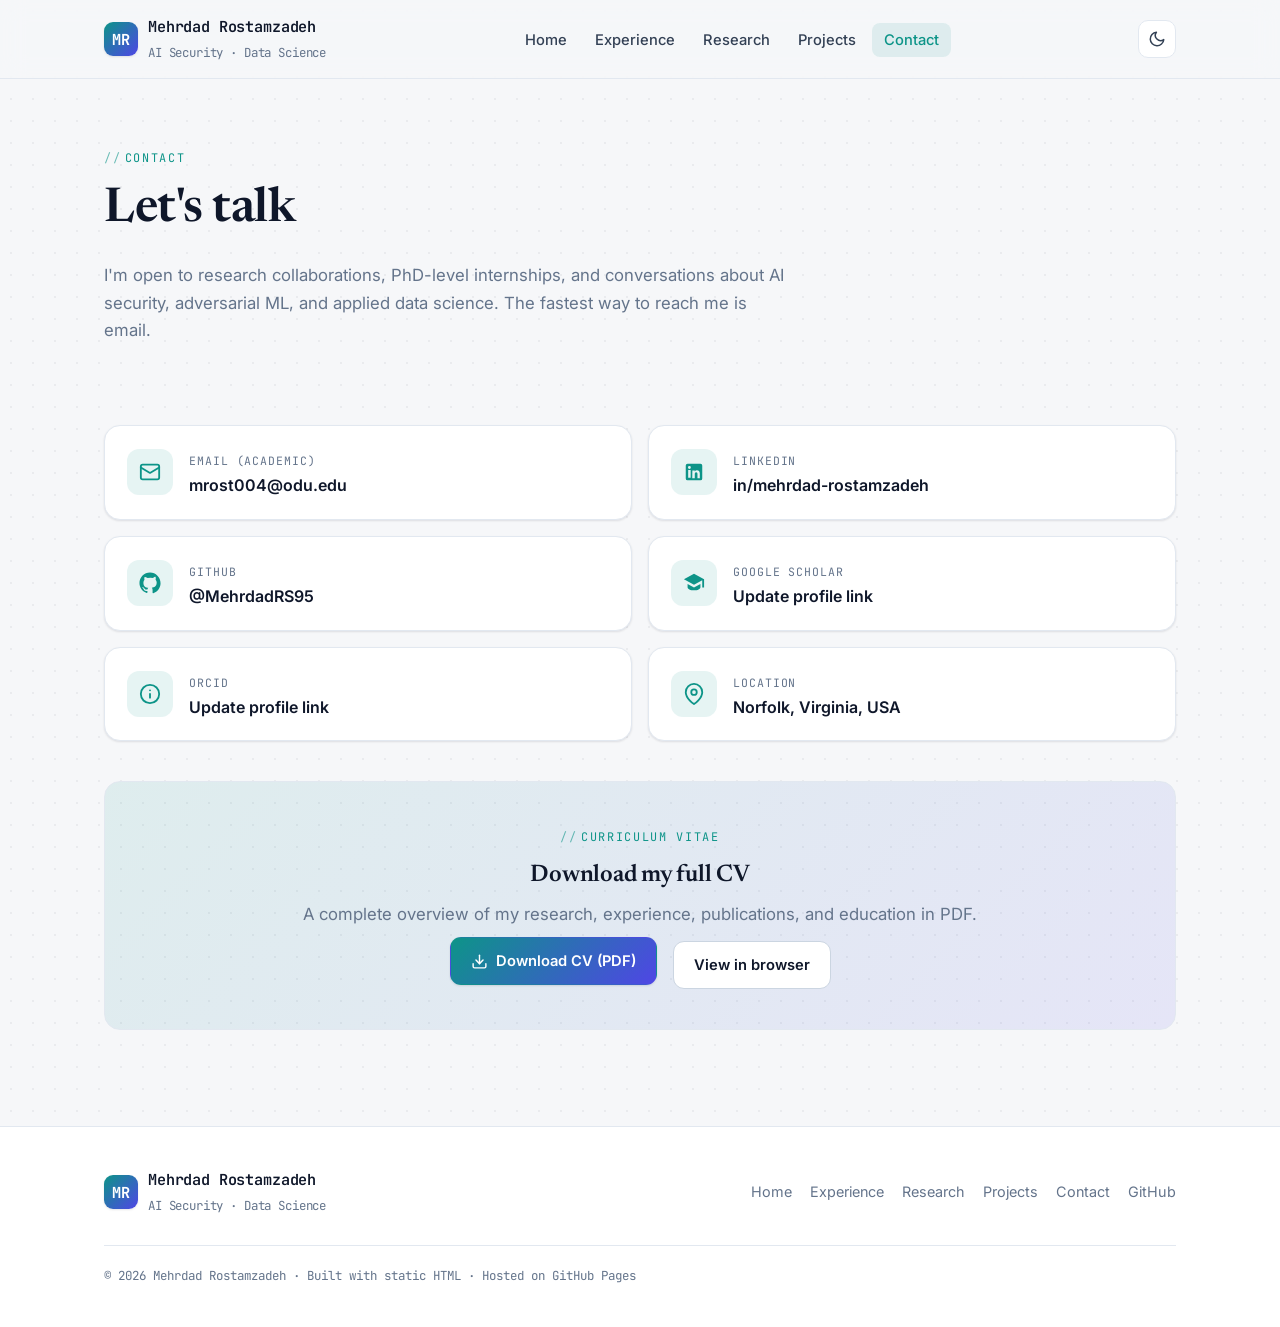
==== contact.html @ 30894b10 "Add files via upload" ====
<!DOCTYPE html>
<html lang="en" data-theme="light">
<head>
  <meta charset="UTF-8" />
  <meta name="viewport" content="width=device-width, initial-scale=1.0" />
  <title>Contact — Mehrdad Rostamzadeh</title>
  <meta name="description" content="Get in touch with Mehrdad Rostamzadeh — AI security researcher and data scientist at Old Dominion University. Email, LinkedIn, GitHub, and CV download." />
  <link rel="icon" href="data:image/svg+xml,<svg xmlns='http://www.w3.org/2000/svg' viewBox='0 0 100 100'><text y='.9em' font-size='90'>🛡️</text></svg>" />
  <link rel="preconnect" href="https://fonts.googleapis.com" />
  <link rel="preconnect" href="https://fonts.gstatic.com" crossorigin />
  <link href="https://fonts.googleapis.com/css2?family=Newsreader:opsz,wght@6..72,400;6..72,500;6..72,600;6..72,700&family=Inter:wght@400;500;600;700&family=JetBrains+Mono:wght@400;500;600&display=swap" rel="stylesheet" />
  <link rel="stylesheet" href="assets/styles.css" />
</head>
<body>

  <!-- ===== NAV ===== -->
  <nav class="nav">
    <div class="nav-inner">
      <a class="brand" href="index.html">
        <span class="mark">MR</span>
        <span>Mehrdad Rostamzadeh<br /><span class="brand-sub">AI Security · Data Science</span></span>
      </a>
      <ul class="nav-links">
        <li><a href="index.html">Home</a></li>
        <li><a href="experience.html">Experience</a></li>
        <li><a href="research.html">Research</a></li>
        <li><a href="projects.html">Projects</a></li>
        <li><a href="contact.html">Contact</a></li>
      </ul>
      <div class="nav-actions">
        <button class="icon-btn" data-theme-toggle aria-label="Toggle dark mode">
          <svg class="moon" viewBox="0 0 24 24" fill="none" stroke="currentColor" stroke-width="2" stroke-linecap="round" stroke-linejoin="round"><path d="M21 12.79A9 9 0 1 1 11.21 3 7 7 0 0 0 21 12.79z"/></svg>
          <svg class="sun" viewBox="0 0 24 24" fill="none" stroke="currentColor" stroke-width="2" stroke-linecap="round" stroke-linejoin="round"><circle cx="12" cy="12" r="5"/><line x1="12" y1="1" x2="12" y2="3"/><line x1="12" y1="21" x2="12" y2="23"/><line x1="4.22" y1="4.22" x2="5.64" y2="5.64"/><line x1="18.36" y1="18.36" x2="19.78" y2="19.78"/><line x1="1" y1="12" x2="3" y2="12"/><line x1="21" y1="12" x2="23" y2="12"/><line x1="4.22" y1="19.78" x2="5.64" y2="18.36"/><line x1="18.36" y1="5.64" x2="19.78" y2="4.22"/></svg>
        </button>
        <button class="icon-btn nav-toggle" aria-label="Menu">
          <svg viewBox="0 0 24 24" fill="none" stroke="currentColor" stroke-width="2" stroke-linecap="round"><line x1="3" y1="6" x2="21" y2="6"/><line x1="3" y1="12" x2="21" y2="12"/><line x1="3" y1="18" x2="21" y2="18"/></svg>
        </button>
      </div>
    </div>
  </nav>

  <!-- ===== PAGE HEAD ===== -->
  <header class="page-head">
    <div class="container reveal in">
      <span class="eyebrow">Contact</span>
      <h1>Let's talk</h1>
      <p class="section-lead">I'm open to research collaborations, PhD-level internships, and conversations about AI security, adversarial ML, and applied data science. The fastest way to reach me is email.</p>
    </div>
  </header>

  <!-- ===== CONTACT GRID ===== -->
  <section class="section-tight">
    <div class="container">
      <div class="contact-grid">

        <a class="contact-item reveal" href="mailto:mrost004@odu.edu">
          <span class="ci-icon"><svg viewBox="0 0 24 24" fill="none" stroke="currentColor" stroke-width="2" stroke-linecap="round" stroke-linejoin="round"><rect x="2" y="4" width="20" height="16" rx="2"/><path d="m22 7-10 6L2 7"/></svg></span>
          <span>
            <span class="ci-label">Email (academic)</span><br />
            <span class="ci-value">mrost004@odu.edu</span>
          </span>
        </a>

        <a class="contact-item reveal" href="https://linkedin.com/in/mehrdad-rostamzadeh-513b11ab/" target="_blank" rel="noopener">
          <span class="ci-icon"><svg viewBox="0 0 24 24" fill="currentColor"><path d="M19 3a2 2 0 0 1 2 2v14a2 2 0 0 1-2 2H5a2 2 0 0 1-2-2V5a2 2 0 0 1 2-2h14zM8.34 18.34V9.9H5.67v8.44h2.67zM7 8.6a1.55 1.55 0 1 0 0-3.1 1.55 1.55 0 0 0 0 3.1zm11.34 9.74v-4.62c0-2.47-1.32-3.62-3.08-3.62a2.66 2.66 0 0 0-2.41 1.33v-1.14h-2.67c.04.75 0 8.44 0 8.44h2.67v-4.71c0-.25.02-.5.09-.68.2-.5.66-1.02 1.43-1.02 1.01 0 1.41.77 1.41 1.9v4.51h2.67z"/></svg></span>
          <span>
            <span class="ci-label">LinkedIn</span><br />
            <span class="ci-value">in/mehrdad-rostamzadeh</span>
          </span>
        </a>

        <a class="contact-item reveal" href="https://github.com/MehrdadRS95" target="_blank" rel="noopener">
          <span class="ci-icon"><svg viewBox="0 0 24 24" fill="currentColor"><path d="M12 .5C5.7.5.5 5.7.5 12c0 5.1 3.3 9.4 7.9 10.9.6.1.8-.2.8-.5v-1.8c-3.2.7-3.9-1.5-3.9-1.5-.5-1.3-1.3-1.7-1.3-1.7-1.1-.7.1-.7.1-.7 1.2.1 1.8 1.2 1.8 1.2 1 1.8 2.8 1.3 3.5 1 .1-.8.4-1.3.7-1.6-2.6-.3-5.3-1.3-5.3-5.7 0-1.3.5-2.3 1.2-3.1-.1-.3-.5-1.5.1-3.1 0 0 1-.3 3.3 1.2a11.5 11.5 0 0 1 6 0C17 5 18 5.3 18 5.3c.6 1.6.2 2.8.1 3.1.8.8 1.2 1.8 1.2 3.1 0 4.4-2.7 5.4-5.3 5.7.4.4.8 1.1.8 2.2v3.3c0 .3.2.6.8.5 4.6-1.5 7.9-5.8 7.9-10.9C23.5 5.7 18.3.5 12 .5z"/></svg></span>
          <span>
            <span class="ci-label">GitHub</span><br />
            <span class="ci-value">@MehrdadRS95</span>
          </span>
        </a>

        <a class="contact-item reveal" href="https://scholar.google.com/" target="_blank" rel="noopener">
          <span class="ci-icon"><svg viewBox="0 0 24 24" fill="currentColor"><path d="M12 2 1 8l11 6 9-4.9V17h2V8L12 2zM5 13.2v3.3c0 1.9 3.1 3.5 7 3.5s7-1.6 7-3.5v-3.3l-7 3.8-7-3.8z"/></svg></span>
          <span>
            <span class="ci-label">Google Scholar</span><br />
            <span class="ci-value">Update profile link</span>
          </span>
        </a>

        <a class="contact-item reveal" href="https://orcid.org/" target="_blank" rel="noopener">
          <span class="ci-icon"><svg viewBox="0 0 24 24" fill="none" stroke="currentColor" stroke-width="2" stroke-linecap="round" stroke-linejoin="round"><circle cx="12" cy="12" r="10"/><line x1="12" y1="8" x2="12" y2="8"/><line x1="12" y1="12" x2="12" y2="16"/></svg></span>
          <span>
            <span class="ci-label">ORCID</span><br />
            <span class="ci-value">Update profile link</span>
          </span>
        </a>

        <a class="contact-item reveal" href="#" title="Add your Google Maps or department page">
          <span class="ci-icon"><svg viewBox="0 0 24 24" fill="none" stroke="currentColor" stroke-width="2" stroke-linecap="round" stroke-linejoin="round"><path d="M21 10c0 7-9 13-9 13s-9-6-9-13a9 9 0 0 1 18 0z"/><circle cx="12" cy="10" r="3"/></svg></span>
          <span>
            <span class="ci-label">Location</span><br />
            <span class="ci-value">Norfolk, Virginia, USA</span>
          </span>
        </a>

      </div>

      <!-- CV download banner -->
      <div class="banner reveal" style="margin-top: 40px;">
        <span class="eyebrow" style="justify-content:center;">Curriculum Vitae</span>
        <h2>Download my full CV</h2>
        <p class="section-lead" style="margin: 0 auto;">A complete overview of my research, experience, publications, and education in PDF.</p>
        <div>
          <a class="btn btn-primary" href="assets/Mehrdad_Rostamzadeh_CV.pdf" download>
            <svg viewBox="0 0 24 24" fill="none" stroke="currentColor" stroke-width="2" stroke-linecap="round" stroke-linejoin="round"><path d="M21 15v4a2 2 0 0 1-2 2H5a2 2 0 0 1-2-2v-4"/><polyline points="7 10 12 15 17 10"/><line x1="12" y1="15" x2="12" y2="3"/></svg>
            Download CV (PDF)
          </a>
          <a class="btn btn-ghost" href="assets/Mehrdad_Rostamzadeh_CV.pdf" target="_blank" rel="noopener">View in browser</a>
        </div>
      </div>
    </div>
  </section>

  <!-- ===== FOOTER ===== -->
  <footer class="footer">
    <div class="container">
      <div class="footer-inner">
        <a class="brand" href="index.html">
          <span class="mark">MR</span>
          <span>Mehrdad Rostamzadeh<br /><span class="brand-sub">AI Security · Data Science</span></span>
        </a>
        <div class="footer-links">
          <a href="index.html">Home</a>
          <a href="experience.html">Experience</a>
          <a href="research.html">Research</a>
          <a href="projects.html">Projects</a>
          <a href="contact.html">Contact</a>
          <a href="https://github.com/MehrdadRS95" target="_blank" rel="noopener">GitHub</a>
        </div>
        <div class="copy">© <span id="year">2026</span> Mehrdad Rostamzadeh · Built with static HTML · Hosted on GitHub Pages</div>
      </div>
    </div>
  </footer>

  <script src="assets/main.js"></script>
</body>
</html>
---- assets/styles.css ----
/* =============================================================
   Mehrdad Rostamzadeh — Portfolio
   Design system: "Academic + Tech Hybrid"
   Serif display headings · Inter body · JetBrains Mono accents
   Light default with dark toggle
   ============================================================= */

/* ---------- Theme tokens ---------- */
:root {
  --bg: #f6f7f9;
  --bg-elev: #ffffff;
  --bg-soft: #eef1f5;
  --ink: #0f172a;
  --ink-2: #334155;
  --muted: #64748b;
  --line: #e2e8f0;
  --line-strong: #cbd5e1;

  --accent: #0d9488;        /* teal */
  --accent-2: #4f46e5;      /* indigo */
  --accent-soft: rgba(13, 148, 136, 0.10);
  --accent-2-soft: rgba(79, 70, 229, 0.10);

  --shadow-sm: 0 1px 2px rgba(15, 23, 42, 0.06), 0 1px 3px rgba(15, 23, 42, 0.05);
  --shadow-md: 0 4px 12px rgba(15, 23, 42, 0.08), 0 2px 4px rgba(15, 23, 42, 0.05);
  --shadow-lg: 0 18px 40px rgba(15, 23, 42, 0.14);

  --radius: 16px;
  --radius-sm: 10px;
  --maxw: 1120px;

  --serif: "Newsreader", Georgia, "Times New Roman", serif;
  --sans: "Inter", -apple-system, BlinkMacSystemFont, "Segoe UI", Roboto, sans-serif;
  --mono: "JetBrains Mono", "SFMono-Regular", Consolas, monospace;

  --dot: rgba(15, 23, 42, 0.05);
}

[data-theme="dark"] {
  --bg: #0a0f1c;
  --bg-elev: #101827;
  --bg-soft: #0f1626;
  --ink: #e8eef7;
  --ink-2: #c1cad8;
  --muted: #8595ac;
  --line: #1e293b;
  --line-strong: #334155;

  --accent: #2dd4bf;
  --accent-2: #818cf8;
  --accent-soft: rgba(45, 212, 191, 0.12);
  --accent-2-soft: rgba(129, 140, 248, 0.14);

  --shadow-sm: 0 1px 2px rgba(0, 0, 0, 0.4);
  --shadow-md: 0 6px 18px rgba(0, 0, 0, 0.45);
  --shadow-lg: 0 22px 50px rgba(0, 0, 0, 0.55);

  --dot: rgba(148, 163, 184, 0.08);
}

/* ---------- Base ---------- */
* { box-sizing: border-box; }

html { scroll-behavior: smooth; }

body {
  margin: 0;
  font-family: var(--sans);
  color: var(--ink);
  background-color: var(--bg);
  background-image: radial-gradient(var(--dot) 1px, transparent 1px);
  background-size: 22px 22px;
  line-height: 1.65;
  -webkit-font-smoothing: antialiased;
  text-rendering: optimizeLegibility;
  transition: background-color 0.3s ease, color 0.3s ease;
}

h1, h2, h3, h4 {
  font-family: var(--serif);
  font-weight: 600;
  line-height: 1.15;
  color: var(--ink);
  letter-spacing: -0.01em;
  margin: 0 0 0.5em;
}

p { margin: 0 0 1rem; color: var(--ink-2); }

a { color: var(--accent); text-decoration: none; transition: color 0.2s ease; }
a:hover { color: var(--accent-2); }

img { max-width: 100%; display: block; }

.container {
  width: 100%;
  max-width: var(--maxw);
  margin: 0 auto;
  padding: 0 24px;
}

.section { padding: 88px 0; }
.section-tight { padding: 56px 0; }

/* ---------- Utility: section label ---------- */
.eyebrow {
  font-family: var(--mono);
  font-size: 0.74rem;
  letter-spacing: 0.14em;
  text-transform: uppercase;
  color: var(--accent);
  display: inline-flex;
  align-items: center;
  gap: 0.5ch;
  margin-bottom: 14px;
}
.eyebrow::before { content: "//"; opacity: 0.6; }

.section-title { font-size: clamp(1.7rem, 3vw, 2.4rem); margin-bottom: 12px; }
.section-lead { color: var(--muted); max-width: 62ch; font-size: 1.05rem; }

/* ---------- Navbar ---------- */
.nav {
  position: sticky;
  top: 0;
  z-index: 50;
  backdrop-filter: saturate(160%) blur(12px);
  background: color-mix(in srgb, var(--bg) 82%, transparent);
  border-bottom: 1px solid var(--line);
}
.nav-inner {
  max-width: var(--maxw);
  margin: 0 auto;
  padding: 14px 24px;
  display: flex;
  align-items: center;
  justify-content: space-between;
  gap: 16px;
}
.brand {
  display: flex;
  align-items: center;
  gap: 10px;
  font-family: var(--mono);
  font-weight: 600;
  font-size: 0.95rem;
  color: var(--ink);
  letter-spacing: -0.01em;
}
.brand:hover { color: var(--ink); }
.brand .mark {
  width: 34px; height: 34px;
  display: grid; place-items: center;
  border-radius: 9px;
  background: linear-gradient(135deg, var(--accent), var(--accent-2));
  color: #fff;
  font-weight: 700;
  font-family: var(--mono);
  box-shadow: var(--shadow-sm);
}
.brand .brand-sub { color: var(--muted); font-weight: 400; font-size: 0.78rem; }

.nav-links { display: flex; align-items: center; gap: 4px; list-style: none; margin: 0; padding: 0; }
.nav-links a {
  color: var(--ink-2);
  font-size: 0.92rem;
  font-weight: 500;
  padding: 8px 12px;
  border-radius: 8px;
  transition: background 0.2s ease, color 0.2s ease;
}
.nav-links a:hover { background: var(--bg-soft); color: var(--ink); }
.nav-links a.active { color: var(--accent); background: var(--accent-soft); }

.nav-actions { display: flex; align-items: center; gap: 8px; }

.icon-btn {
  width: 38px; height: 38px;
  display: grid; place-items: center;
  border: 1px solid var(--line);
  background: var(--bg-elev);
  color: var(--ink-2);
  border-radius: 10px;
  cursor: pointer;
  transition: all 0.2s ease;
}
.icon-btn:hover { color: var(--accent); border-color: var(--accent); transform: translateY(-1px); }
.icon-btn svg { width: 18px; height: 18px; }
.sun { display: none; } .moon { display: block; }
[data-theme="dark"] .sun { display: block; } [data-theme="dark"] .moon { display: none; }

.nav-toggle { display: none; }

/* ---------- Buttons ---------- */
.btn {
  display: inline-flex; align-items: center; gap: 8px;
  font-family: var(--sans);
  font-weight: 600;
  font-size: 0.92rem;
  padding: 11px 20px;
  border-radius: 11px;
  border: 1px solid transparent;
  cursor: pointer;
  transition: all 0.2s ease;
  white-space: nowrap;
}
.btn svg { width: 17px; height: 17px; }
.btn-primary {
  background: linear-gradient(135deg, var(--accent), var(--accent-2));
  color: #fff;
  box-shadow: var(--shadow-sm);
}
.btn-primary:hover { color: #fff; transform: translateY(-2px); box-shadow: var(--shadow-md); }
.btn-ghost {
  background: var(--bg-elev);
  color: var(--ink);
  border-color: var(--line-strong);
}
.btn-ghost:hover { color: var(--accent); border-color: var(--accent); transform: translateY(-2px); }

/* ---------- Hero ---------- */
.hero { position: relative; padding: 72px 0 40px; overflow: hidden; }
.hero-grid {
  display: grid;
  grid-template-columns: 1.35fr 0.85fr;
  gap: 56px;
  align-items: center;
}
.hero-status {
  display: inline-flex; align-items: center; gap: 8px;
  font-family: var(--mono); font-size: 0.78rem;
  color: var(--ink-2);
  background: var(--bg-elev);
  border: 1px solid var(--line);
  padding: 6px 12px;
  border-radius: 999px;
  margin-bottom: 22px;
}
.pulse {
  width: 8px; height: 8px; border-radius: 50%;
  background: var(--accent);
  box-shadow: 0 0 0 0 var(--accent);
  animation: pulse 2.2s infinite;
}
@keyframes pulse {
  0% { box-shadow: 0 0 0 0 color-mix(in srgb, var(--accent) 60%, transparent); }
  70% { box-shadow: 0 0 0 8px transparent; }
  100% { box-shadow: 0 0 0 0 transparent; }
}
.hero h1 {
  font-size: clamp(2.4rem, 5.4vw, 3.9rem);
  margin-bottom: 10px;
}
.hero .role {
  font-family: var(--mono);
  font-size: clamp(0.95rem, 1.6vw, 1.12rem);
  color: var(--accent);
  font-weight: 500;
  margin-bottom: 20px;
  letter-spacing: -0.01em;
}
.hero .role .sep { color: var(--muted); margin: 0 8px; }
.hero p.lede { font-size: 1.1rem; color: var(--ink-2); max-width: 60ch; }

.hero-cta { display: flex; flex-wrap: wrap; gap: 12px; margin-top: 28px; }

.hero-socials { display: flex; gap: 10px; margin-top: 26px; }
.hero-socials a {
  width: 42px; height: 42px;
  display: grid; place-items: center;
  border: 1px solid var(--line);
  border-radius: 11px;
  background: var(--bg-elev);
  color: var(--ink-2);
  transition: all 0.2s ease;
}
.hero-socials a:hover { color: var(--accent); border-color: var(--accent); transform: translateY(-2px); }
.hero-socials svg { width: 19px; height: 19px; }

/* Hero portrait / card */
.hero-portrait {
  position: relative;
  border-radius: 20px;
  border: 1px solid var(--line);
  background: var(--bg-elev);
  box-shadow: var(--shadow-lg);
  overflow: hidden;
}
.portrait-photo {
  aspect-ratio: 4 / 5;
  display: grid; place-items: center;
  background:
    radial-gradient(120% 120% at 20% 10%, var(--accent-soft), transparent 55%),
    radial-gradient(120% 120% at 90% 90%, var(--accent-2-soft), transparent 55%),
    var(--bg-soft);
  position: relative;
  color: var(--muted);
}
.portrait-photo img { width: 100%; height: 100%; object-fit: cover; }
.portrait-ph { text-align: center; padding: 24px; }
.portrait-ph .initials {
  font-family: var(--serif);
  font-size: 4rem;
  color: var(--ink);
  opacity: 0.85;
  margin-bottom: 8px;
}
.portrait-ph small { font-family: var(--mono); font-size: 0.72rem; letter-spacing: 0.06em; }
.portrait-meta {
  display: flex; justify-content: space-between; align-items: center;
  padding: 14px 16px;
  border-top: 1px solid var(--line);
  font-family: var(--mono); font-size: 0.76rem; color: var(--muted);
}
.portrait-meta .loc { display: inline-flex; align-items: center; gap: 6px; color: var(--ink-2); }

/* ---------- Stat strip ---------- */
.stats {
  display: grid;
  grid-template-columns: repeat(4, 1fr);
  gap: 16px;
  margin-top: 52px;
}
.stat {
  background: var(--bg-elev);
  border: 1px solid var(--line);
  border-radius: var(--radius);
  padding: 22px;
  box-shadow: var(--shadow-sm);
}
.stat .num {
  font-family: var(--serif);
  font-size: 2.1rem;
  font-weight: 600;
  color: var(--ink);
  line-height: 1;
}
.stat .num .plus { color: var(--accent); }
.stat .label { font-size: 0.86rem; color: var(--muted); margin-top: 8px; }

/* ---------- Generic cards / grid ---------- */
.grid { display: grid; gap: 20px; }
.grid-2 { grid-template-columns: repeat(2, 1fr); }
.grid-3 { grid-template-columns: repeat(3, 1fr); }

.card {
  background: var(--bg-elev);
  border: 1px solid var(--line);
  border-radius: var(--radius);
  padding: 26px;
  box-shadow: var(--shadow-sm);
  transition: transform 0.25s ease, box-shadow 0.25s ease, border-color 0.25s ease;
  position: relative;
}
.card:hover { transform: translateY(-4px); box-shadow: var(--shadow-md); border-color: var(--line-strong); }
.card h3 { font-size: 1.2rem; }
.card .card-icon {
  width: 46px; height: 46px;
  display: grid; place-items: center;
  border-radius: 12px;
  background: var(--accent-soft);
  color: var(--accent);
  margin-bottom: 16px;
}
.card .card-icon svg { width: 22px; height: 22px; }

/* ---------- Competency lists ---------- */
.comp-card ul { list-style: none; margin: 12px 0 0; padding: 0; display: flex; flex-wrap: wrap; gap: 8px; }
.chip {
  font-family: var(--mono);
  font-size: 0.76rem;
  color: var(--ink-2);
  background: var(--bg-soft);
  border: 1px solid var(--line);
  padding: 5px 10px;
  border-radius: 8px;
  transition: all 0.2s ease;
}
.chip:hover { color: var(--accent); border-color: var(--accent); }

/* ---------- Timeline ---------- */
.timeline { position: relative; margin-top: 20px; }
.timeline::before {
  content: "";
  position: absolute;
  left: 15px; top: 6px; bottom: 6px;
  width: 2px;
  background: linear-gradient(var(--accent), var(--accent-2));
  opacity: 0.5;
}
.tl-item { position: relative; padding: 0 0 34px 52px; }
.tl-item:last-child { padding-bottom: 0; }
.tl-dot {
  position: absolute; left: 7px; top: 5px;
  width: 18px; height: 18px;
  border-radius: 50%;
  background: var(--bg);
  border: 3px solid var(--accent);
  z-index: 1;
}
.tl-item.current .tl-dot { background: var(--accent); box-shadow: 0 0 0 4px var(--accent-soft); }
.tl-card {
  background: var(--bg-elev);
  border: 1px solid var(--line);
  border-radius: var(--radius);
  padding: 22px 24px;
  box-shadow: var(--shadow-sm);
  transition: transform 0.25s ease, box-shadow 0.25s ease, border-color 0.25s ease;
}
.tl-card:hover { transform: translateX(4px); box-shadow: var(--shadow-md); border-color: var(--line-strong); }
.tl-head { display: flex; flex-wrap: wrap; justify-content: space-between; gap: 6px 16px; align-items: baseline; }
.tl-role { font-family: var(--serif); font-size: 1.22rem; font-weight: 600; color: var(--ink); }
.tl-org { color: var(--accent); font-weight: 600; font-size: 0.98rem; }
.tl-meta { font-family: var(--mono); font-size: 0.78rem; color: var(--muted); white-space: nowrap; }
.tl-tag {
  display: inline-block;
  font-family: var(--mono); font-size: 0.7rem;
  text-transform: uppercase; letter-spacing: 0.08em;
  color: var(--accent-2);
  background: var(--accent-2-soft);
  padding: 3px 8px; border-radius: 6px;
  margin-top: 8px;
}
.tl-card ul { margin: 12px 0 0; padding-left: 18px; }
.tl-card li { color: var(--ink-2); margin-bottom: 6px; padding-left: 4px; }
.tl-card li::marker { color: var(--accent); }

/* ---------- Publications ---------- */
.pub {
  display: grid;
  grid-template-columns: 88px 1fr;
  gap: 22px;
  align-items: start;
  background: var(--bg-elev);
  border: 1px solid var(--line);
  border-radius: var(--radius);
  padding: 26px;
  box-shadow: var(--shadow-sm);
  transition: transform 0.25s ease, box-shadow 0.25s ease, border-color 0.25s ease;
}
.pub:hover { transform: translateY(-3px); box-shadow: var(--shadow-md); border-color: var(--line-strong); }
.pub-year {
  font-family: var(--serif);
  font-size: 1.5rem;
  font-weight: 600;
  color: var(--accent);
  text-align: center;
  padding-top: 4px;
  border-right: 1px solid var(--line);
}
.pub-year small { display: block; font-family: var(--mono); font-size: 0.62rem; color: var(--muted); letter-spacing: 0.1em; margin-top: 4px; }
.pub h3 { font-size: 1.24rem; margin-bottom: 8px; }
.pub .authors { font-size: 0.92rem; color: var(--muted); margin-bottom: 6px; }
.pub .authors b { color: var(--ink); font-weight: 600; }
.pub .venue { font-family: var(--mono); font-size: 0.8rem; color: var(--ink-2); margin-bottom: 14px; }
.pub-links { display: flex; flex-wrap: wrap; gap: 8px; }
.pill {
  display: inline-flex; align-items: center; gap: 6px;
  font-family: var(--mono); font-size: 0.76rem; font-weight: 500;
  color: var(--ink-2);
  background: var(--bg-soft);
  border: 1px solid var(--line);
  padding: 5px 11px; border-radius: 999px;
  transition: all 0.2s ease;
}
.pill:hover { color: var(--accent); border-color: var(--accent); transform: translateY(-1px); }
.pill svg { width: 13px; height: 13px; }

/* ---------- Project cards ---------- */
.proj { display: flex; flex-direction: column; }
.proj-top { display: flex; align-items: flex-start; justify-content: space-between; gap: 12px; margin-bottom: 14px; }
.proj-badge {
  font-family: var(--mono); font-size: 0.68rem;
  text-transform: uppercase; letter-spacing: 0.08em;
  color: var(--accent); background: var(--accent-soft);
  padding: 4px 9px; border-radius: 7px;
  white-space: nowrap;
}
.proj-badge.research { color: var(--accent-2); background: var(--accent-2-soft); }
.proj h3 { font-size: 1.24rem; margin-bottom: 8px; }
.proj p { font-size: 0.96rem; }
.proj .stack { display: flex; flex-wrap: wrap; gap: 7px; margin: 14px 0 18px; }
.proj-links { margin-top: auto; display: flex; gap: 8px; flex-wrap: wrap; }

/* ---------- Callout / research focus ---------- */
.focus {
  display: grid;
  grid-template-columns: repeat(3, 1fr);
  gap: 18px;
}
.focus-item {
  background: var(--bg-elev);
  border: 1px solid var(--line);
  border-left: 3px solid var(--accent);
  border-radius: 12px;
  padding: 22px;
}
.focus-item h4 { font-family: var(--sans); font-weight: 700; font-size: 1rem; margin-bottom: 8px; }
.focus-item p { font-size: 0.92rem; margin: 0; color: var(--muted); }

.banner {
  background: linear-gradient(135deg, var(--accent-soft), var(--accent-2-soft));
  border: 1px solid var(--line);
  border-radius: var(--radius);
  padding: 40px;
  text-align: center;
}
.banner h2 { margin-bottom: 12px; }
.banner .btn { margin: 8px 6px 0; }

/* ---------- Contact ---------- */
.contact-grid { display: grid; grid-template-columns: repeat(2, 1fr); gap: 16px; }
.contact-item {
  display: flex; align-items: center; gap: 16px;
  background: var(--bg-elev);
  border: 1px solid var(--line);
  border-radius: var(--radius);
  padding: 20px 22px;
  box-shadow: var(--shadow-sm);
  transition: transform 0.2s ease, border-color 0.2s ease;
}
.contact-item:hover { transform: translateY(-3px); border-color: var(--accent); }
.contact-item .ci-icon {
  width: 46px; height: 46px; flex-shrink: 0;
  display: grid; place-items: center;
  border-radius: 12px;
  background: var(--accent-soft); color: var(--accent);
}
.contact-item .ci-icon svg { width: 22px; height: 22px; }
.contact-item .ci-label { font-family: var(--mono); font-size: 0.72rem; color: var(--muted); text-transform: uppercase; letter-spacing: 0.08em; }
.contact-item .ci-value { color: var(--ink); font-weight: 600; word-break: break-word; }

/* ---------- Education inline ---------- */
.edu-item {
  display: flex; justify-content: space-between; gap: 16px; flex-wrap: wrap;
  padding: 18px 0;
  border-bottom: 1px solid var(--line);
}
.edu-item:last-child { border-bottom: none; }
.edu-item .deg { font-family: var(--serif); font-size: 1.1rem; font-weight: 600; color: var(--ink); }
.edu-item .school { color: var(--accent); font-weight: 500; }
.edu-item .yr { font-family: var(--mono); font-size: 0.82rem; color: var(--muted); white-space: nowrap; }

/* ---------- Footer ---------- */
.footer {
  border-top: 1px solid var(--line);
  background: var(--bg-elev);
  padding: 40px 0;
  margin-top: 40px;
}
.footer-inner { display: flex; flex-wrap: wrap; justify-content: space-between; align-items: center; gap: 20px; }
.footer .brand { margin-bottom: 0; }
.footer-links { display: flex; gap: 18px; flex-wrap: wrap; }
.footer-links a { color: var(--muted); font-size: 0.9rem; }
.footer-links a:hover { color: var(--accent); }
.footer .copy { font-family: var(--mono); font-size: 0.78rem; color: var(--muted); width: 100%; padding-top: 20px; border-top: 1px solid var(--line); margin-top: 8px; }

/* ---------- Page header ---------- */
.page-head { padding: 64px 0 8px; }
.page-head h1 { font-size: clamp(2rem, 4.4vw, 3rem); }

/* ---------- Reveal animation ---------- */
.reveal { opacity: 0; transform: translateY(18px); transition: opacity 0.6s ease, transform 0.6s ease; }
.reveal.in { opacity: 1; transform: none; }

/* ---------- Responsive ---------- */
@media (max-width: 900px) {
  .hero-grid { grid-template-columns: 1fr; gap: 40px; }
  .hero-portrait { max-width: 340px; }
  .grid-3 { grid-template-columns: repeat(2, 1fr); }
  .focus { grid-template-columns: 1fr; }
  .stats { grid-template-columns: repeat(2, 1fr); }
}

@media (max-width: 720px) {
  .nav-links {
    position: fixed;
    inset: 62px 0 auto 0;
    flex-direction: column;
    align-items: stretch;
    gap: 2px;
    background: var(--bg-elev);
    border-bottom: 1px solid var(--line);
    padding: 12px 16px 18px;
    box-shadow: var(--shadow-md);
    transform: translateY(-140%);
    transition: transform 0.3s ease;
  }
  .nav-links.open { transform: translateY(0); }
  .nav-links a { padding: 12px; font-size: 1rem; }
  .nav-toggle { display: grid; }
  .section { padding: 60px 0; }
  .grid-2, .grid-3, .contact-grid { grid-template-columns: 1fr; }
  .pub { grid-template-columns: 1fr; }
  .pub-year { text-align: left; border-right: none; border-bottom: 1px solid var(--line); padding-bottom: 10px; display: flex; align-items: baseline; gap: 8px; }
  .stats { grid-template-columns: 1fr 1fr; }
  .hero .role .sep { display: block; height: 0; }
}

@media (max-width: 420px) {
  .stats { grid-template-columns: 1fr; }
  .container { padding: 0 18px; }
}

/* ---------- Reduced motion ---------- */
@media (prefers-reduced-motion: reduce) {
  * { animation: none !important; transition: none !important; scroll-behavior: auto !important; }
  .reveal { opacity: 1; transform: none; }
}
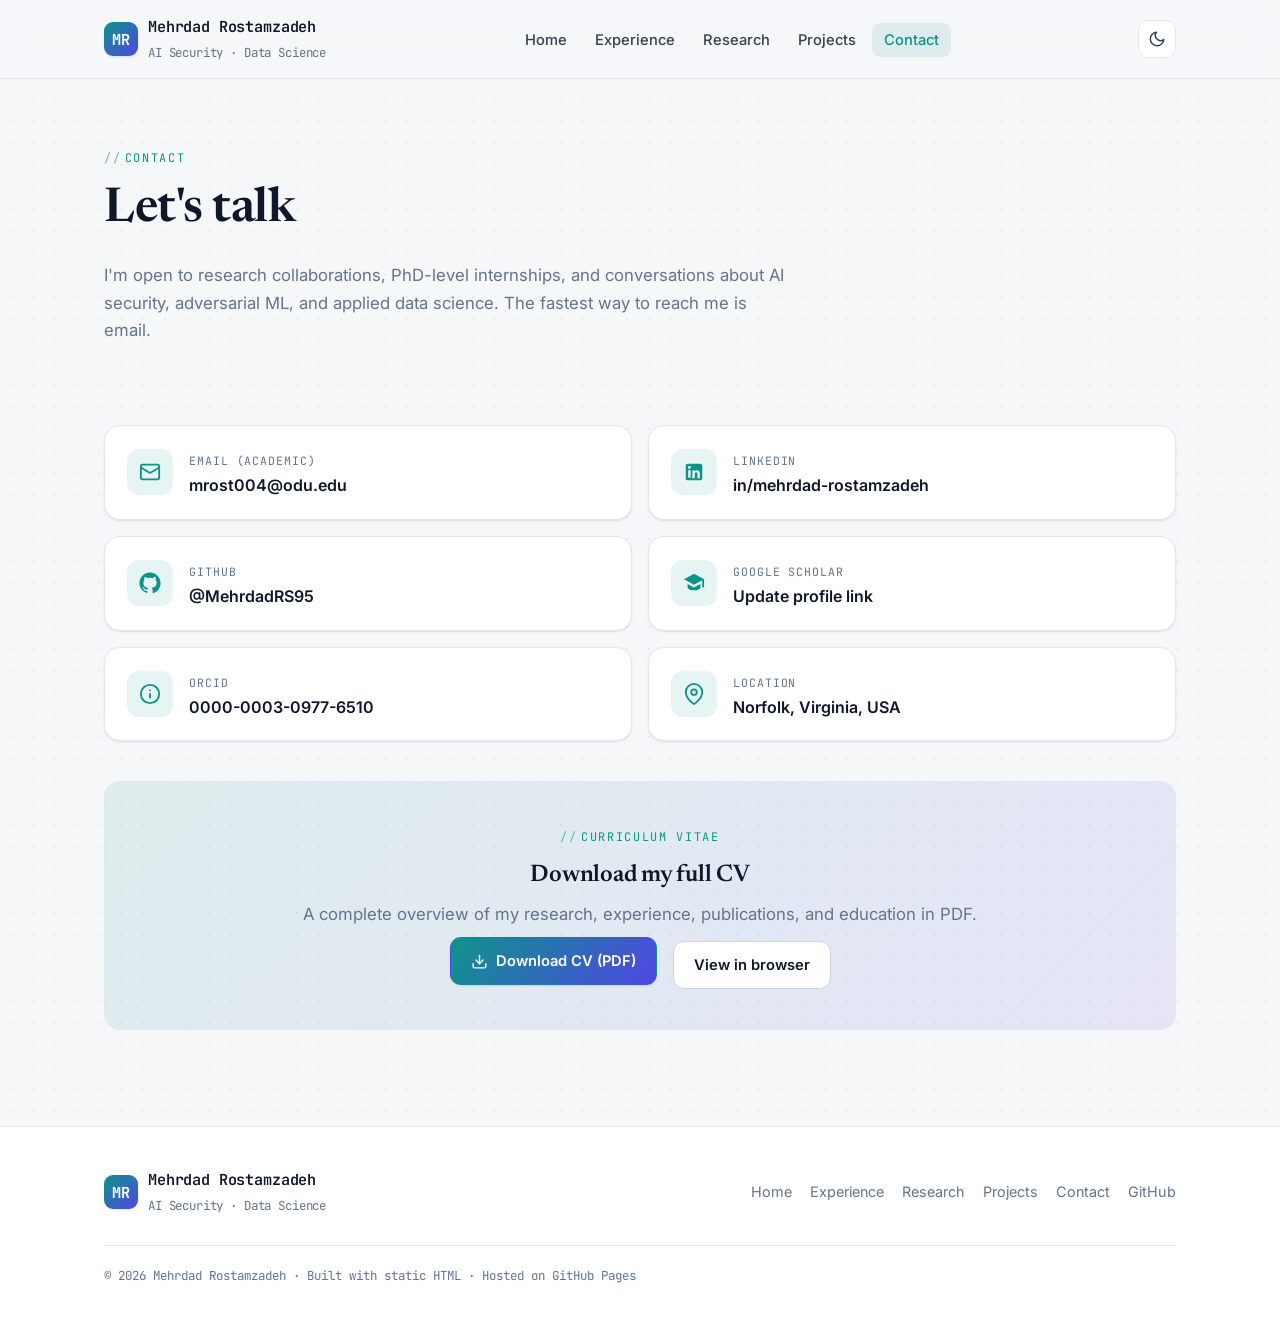
==== commit 0c0c49fd: "Update contact links for Google Scholar and ORCID" ====
--- a/contact.html
+++ b/contact.html
@@ -77,7 +77,7 @@
           </span>
         </a>
 
-        <a class="contact-item reveal" href="https://scholar.google.com/" target="_blank" rel="noopener">
+        <a class="contact-item reveal" href="https://scholar.google.com/citations?user=xCv_0REAAAAJ&hl=en&oi=ao" target="_blank" rel="noopener">
           <span class="ci-icon"><svg viewBox="0 0 24 24" fill="currentColor"><path d="M12 2 1 8l11 6 9-4.9V17h2V8L12 2zM5 13.2v3.3c0 1.9 3.1 3.5 7 3.5s7-1.6 7-3.5v-3.3l-7 3.8-7-3.8z"/></svg></span>
           <span>
             <span class="ci-label">Google Scholar</span><br />
@@ -85,11 +85,11 @@
           </span>
         </a>
 
-        <a class="contact-item reveal" href="https://orcid.org/" target="_blank" rel="noopener">
+        <a class="contact-item reveal" href="https://orcid.org/my-orcid?orcid=0000-0003-0977-6510/" target="_blank" rel="noopener">
           <span class="ci-icon"><svg viewBox="0 0 24 24" fill="none" stroke="currentColor" stroke-width="2" stroke-linecap="round" stroke-linejoin="round"><circle cx="12" cy="12" r="10"/><line x1="12" y1="8" x2="12" y2="8"/><line x1="12" y1="12" x2="12" y2="16"/></svg></span>
           <span>
             <span class="ci-label">ORCID</span><br />
-            <span class="ci-value">Update profile link</span>
+            <span class="ci-value">0000-0003-0977-6510</span>
           </span>
         </a>
 
